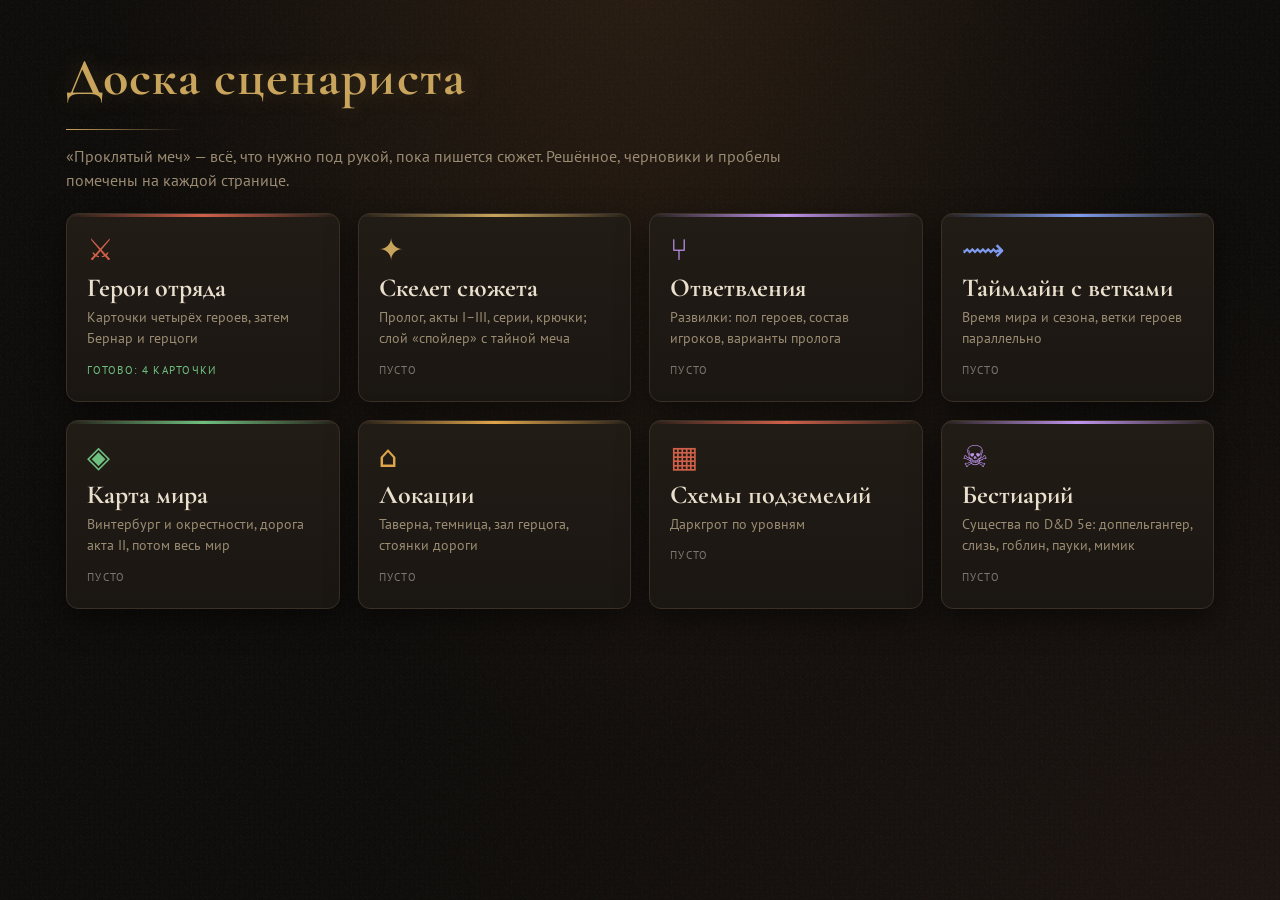
==== docs/visual/index.html @ d9ff6a90 "Доска сценариста: главная, карточки героев и пустые разделы Тёмный стиль, четыре карточки героев (по" ====
<!doctype html>
<html lang="ru">
<head>
<meta charset="utf-8">
<meta name="viewport" content="width=device-width, initial-scale=1">
<title>Доска сценариста</title>
<link href="https://fonts.googleapis.com/css2?family=Cormorant+Garamond:wght@600;700&family=PT+Sans:wght@400;700&display=swap" rel="stylesheet">
<link rel="stylesheet" href="style.css">
</head>
<body>
<div class="wrap">
<h1>Доска сценариста</h1>
<p class="lead">«Проклятый меч» — всё, что нужно под рукой, пока пишется сюжет. Решённое, черновики и пробелы помечены на каждой странице.</p>
<div class="tiles">
<a class="card tile" href="heroes.html" style="--c:var(--sword)"><div class="ico">⚔</div><h2>Герои отряда</h2><p>Карточки четырёх героев, затем Бернар и герцоги</p><span class="status on">готово: 4 карточки</span></a>
<a class="card tile" href="plot.html" style="--c:var(--gold)"><div class="ico">✦</div><h2>Скелет сюжета</h2><p>Пролог, акты I–III, серии, крючки; слой «спойлер» с тайной меча</p><span class="status">пусто</span></a>
<a class="card tile" href="branches.html" style="--c:var(--thief)"><div class="ico">⑂</div><h2>Ответвления</h2><p>Развилки: пол героев, состав игроков, варианты пролога</p><span class="status">пусто</span></a>
<a class="card tile" href="timeline.html" style="--c:var(--mage)"><div class="ico">⟿</div><h2>Таймлайн с ветками</h2><p>Время мира и сезона, ветки героев параллельно</p><span class="status">пусто</span></a>
<a class="card tile" href="world_map.html" style="--c:var(--bow)"><div class="ico">◈</div><h2>Карта мира</h2><p>Винтербург и окрестности, дорога акта II, потом весь мир</p><span class="status">пусто</span></a>
<a class="card tile" href="locations.html" style="--c:var(--draft)"><div class="ico">⌂</div><h2>Локации</h2><p>Таверна, темница, зал герцога, стоянки дороги</p><span class="status">пусто</span></a>
<a class="card tile" href="dungeons.html" style="--c:var(--sword)"><div class="ico">▦</div><h2>Схемы подземелий</h2><p>Даркгрот по уровням</p><span class="status">пусто</span></a>
<a class="card tile" href="bestiary.html" style="--c:var(--thief)"><div class="ico">☠</div><h2>Бестиарий</h2><p>Существа по D&D 5e: доппельгангер, слизь, гоблин, пауки, мимик</p><span class="status">пусто</span></a>
</div>
</div>
</body>
</html>
---- docs/visual/style.css ----
:root{
  --bg:#0e0c0a; --card:#1a1612; --card2:#221c16; --ink:#e9dfcc; --muted:#9a8b72; --line:#3a3026;
  --gold:#c9a45c; --tag:#2a221a; --draft:#e0a54a; --gap:#7d776e;
  --sword:#d0604a; --bow:#6fbf80; --mage:#7f9cf0; --thief:#c095ee;
  color-scheme:dark;
}
*{box-sizing:border-box}
body{margin:0;color:var(--ink);font:16px/1.55 "PT Sans",system-ui,sans-serif;
  background:radial-gradient(ellipse at 50% -10%,#2a1d12 0%,transparent 60%),
             radial-gradient(ellipse at 100% 100%,#1c1410 0%,transparent 50%),var(--bg);
  background-attachment:fixed;min-height:100vh}
body::before{content:"";position:fixed;inset:0;pointer-events:none;opacity:.07;
  background-image:url("data:image/svg+xml,%3Csvg xmlns='http://www.w3.org/2000/svg' width='160' height='160'%3E%3Cfilter id='n'%3E%3CfeTurbulence baseFrequency='.8' numOctaves='3'/%3E%3C/filter%3E%3Crect width='100%25' height='100%25' filter='url(%23n)'/%3E%3C/svg%3E")}
.wrap{position:relative;max-width:1180px;margin:0 auto;padding:28px 16px 56px}
nav a{color:var(--muted);text-decoration:none;font-size:13px;letter-spacing:.12em;text-transform:uppercase}
nav a:hover{color:var(--gold)}
h1{font-family:"Cormorant Garamond",serif;font-size:52px;margin:10px 0 4px;color:var(--gold);
  letter-spacing:.02em;text-shadow:0 0 24px rgba(201,164,92,.25)}
h1::after{content:"";display:block;width:120px;height:1px;margin-top:10px;background:linear-gradient(90deg,var(--gold),transparent)}
.lead{color:var(--muted);margin:14px 0 20px;max-width:760px}
.legend{display:flex;flex-wrap:wrap;gap:14px;font-size:13px;color:var(--muted);margin-bottom:26px}
.ok{color:var(--ink)} .dr{color:var(--draft)} .gp{color:var(--gap);font-style:italic}
.grid{display:grid;grid-template-columns:repeat(auto-fit,minmax(260px,1fr));gap:22px}
.card{position:relative;background:linear-gradient(180deg,var(--card2),var(--card));border:1px solid var(--line);
  border-radius:12px;overflow:hidden;display:flex;flex-direction:column;
  box-shadow:0 10px 30px rgba(0,0,0,.5),inset 0 1px 0 rgba(255,255,255,.03);transition:transform .2s,box-shadow .2s,border-color .2s}
.card:hover{transform:translateY(-3px);border-color:color-mix(in srgb,var(--c) 50%,var(--line));
  box-shadow:0 14px 40px rgba(0,0,0,.6),0 0 30px color-mix(in srgb,var(--c) 18%,transparent)}
.card::before{content:"";position:absolute;inset:0 0 auto;height:3px;background:linear-gradient(90deg,transparent,var(--c),transparent)}
.portrait{aspect-ratio:3/4;display:flex;flex-direction:column;align-items:center;justify-content:center;gap:8px;
  color:var(--muted);font-size:12px;letter-spacing:.14em;text-transform:uppercase;
  background:radial-gradient(circle at 50% 40%,color-mix(in srgb,var(--c) 22%,transparent),transparent 65%),#120f0c;
  border-bottom:1px solid var(--line)}
.portrait svg{width:45%;fill:#0a0806;stroke:color-mix(in srgb,var(--c) 45%,transparent);stroke-width:1;
  filter:drop-shadow(0 0 12px color-mix(in srgb,var(--c) 30%,transparent))}
.portrait img{width:100%;height:100%;object-fit:cover}
.body{padding:16px 18px 20px}
.role{color:var(--c);font-weight:700;text-transform:uppercase;letter-spacing:.14em;font-size:11px}
h2{font-family:"Cormorant Garamond",serif;font-size:30px;margin:2px 0 4px;line-height:1.1}
.names{font-size:13px;color:var(--muted);margin-bottom:12px}
dl{margin:0} dt{font-size:11px;text-transform:uppercase;letter-spacing:.12em;color:var(--gold);opacity:.75;margin-top:12px}
dd{margin:3px 0 0;font-size:15px}
.chips{display:flex;gap:6px;flex-wrap:wrap}
.chip{border:1px solid color-mix(in srgb,var(--c) 45%,var(--line));color:var(--c);border-radius:999px;padding:1px 10px;font-size:13px}
.arrow{font-weight:700;color:var(--c)}
.ring{margin-top:30px;background:var(--card);border:1px solid var(--line);border-radius:12px;padding:18px 20px}
.ring h3{margin:0 0 8px;font-family:"Cormorant Garamond",serif;font-size:26px;color:var(--gold)}
.ring p{margin:0;font-size:15px}

.tiles{display:grid;grid-template-columns:repeat(auto-fit,minmax(240px,1fr));gap:18px}
a.tile{--c:var(--gold);display:block;text-decoration:none;color:var(--ink);padding:20px}
a.tile .ico{font-size:30px;line-height:1;margin-bottom:10px;color:var(--c)}
a.tile h2{font-size:26px}
a.tile p{margin:4px 0 0;color:var(--muted);font-size:14px}
.status{display:inline-block;margin-top:12px;font-size:11px;letter-spacing:.12em;text-transform:uppercase;color:var(--gap)}
.status.on{color:var(--bow)}
.empty{margin-top:10px;border:1px dashed var(--line);border-radius:12px;padding:48px 20px;text-align:center;color:var(--gap)}
.empty b{display:block;font-family:"Cormorant Garamond",serif;font-size:26px;color:var(--muted);margin-bottom:6px}
.empty ul{text-align:left;display:inline-block;margin:14px 0 0;color:var(--muted)}
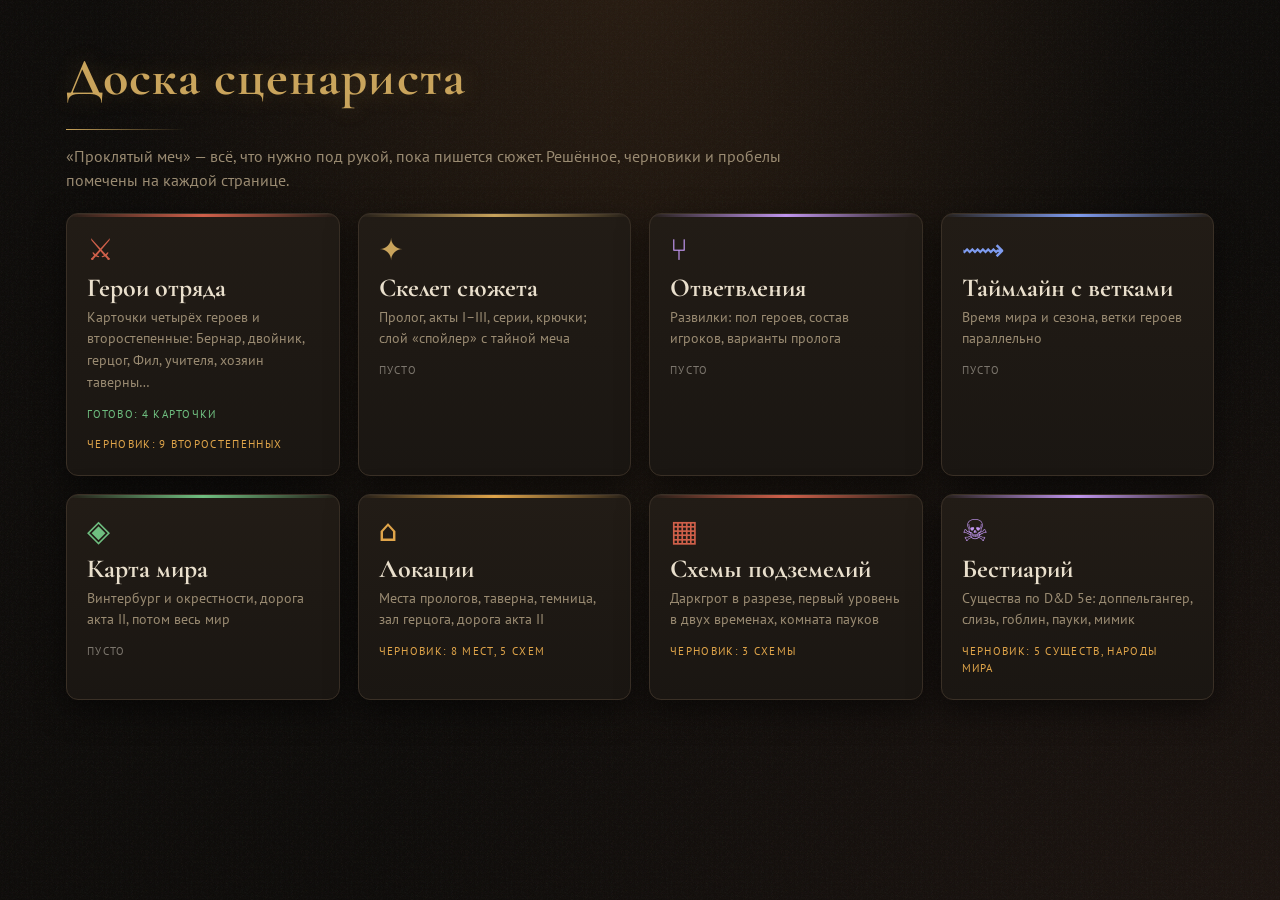
==== commit f9884a67: "Доска: локации со схемами, Даркгрот по уровням, бестиарий и второстепенные Места прологов и акта I б" ====
--- a/docs/visual/index.html
+++ b/docs/visual/index.html
@@ -12,14 +12,14 @@
 <h1>Доска сценариста</h1>
 <p class="lead">«Проклятый меч» — всё, что нужно под рукой, пока пишется сюжет. Решённое, черновики и пробелы помечены на каждой странице.</p>
 <div class="tiles">
-<a class="card tile" href="heroes.html" style="--c:var(--sword)"><div class="ico">⚔</div><h2>Герои отряда</h2><p>Карточки четырёх героев, затем Бернар и герцоги</p><span class="status on">готово: 4 карточки</span></a>
+<a class="card tile" href="heroes.html" style="--c:var(--sword)"><div class="ico">⚔</div><h2>Герои отряда</h2><p>Карточки четырёх героев и второстепенные: Бернар, двойник, герцог, Фил, учителя, хозяин таверны…</p><span class="status on">готово: 4 карточки</span> <span class="status wip">черновик: 9 второстепенных</span></a>
 <a class="card tile" href="plot.html" style="--c:var(--gold)"><div class="ico">✦</div><h2>Скелет сюжета</h2><p>Пролог, акты I–III, серии, крючки; слой «спойлер» с тайной меча</p><span class="status">пусто</span></a>
 <a class="card tile" href="branches.html" style="--c:var(--thief)"><div class="ico">⑂</div><h2>Ответвления</h2><p>Развилки: пол героев, состав игроков, варианты пролога</p><span class="status">пусто</span></a>
 <a class="card tile" href="timeline.html" style="--c:var(--mage)"><div class="ico">⟿</div><h2>Таймлайн с ветками</h2><p>Время мира и сезона, ветки героев параллельно</p><span class="status">пусто</span></a>
 <a class="card tile" href="world_map.html" style="--c:var(--bow)"><div class="ico">◈</div><h2>Карта мира</h2><p>Винтербург и окрестности, дорога акта II, потом весь мир</p><span class="status">пусто</span></a>
-<a class="card tile" href="locations.html" style="--c:var(--draft)"><div class="ico">⌂</div><h2>Локации</h2><p>Таверна, темница, зал герцога, стоянки дороги</p><span class="status">пусто</span></a>
-<a class="card tile" href="dungeons.html" style="--c:var(--sword)"><div class="ico">▦</div><h2>Схемы подземелий</h2><p>Даркгрот по уровням</p><span class="status">пусто</span></a>
-<a class="card tile" href="bestiary.html" style="--c:var(--thief)"><div class="ico">☠</div><h2>Бестиарий</h2><p>Существа по D&D 5e: доппельгангер, слизь, гоблин, пауки, мимик</p><span class="status">пусто</span></a>
+<a class="card tile" href="locations.html" style="--c:var(--draft)"><div class="ico">⌂</div><h2>Локации</h2><p>Места прологов, таверна, темница, зал герцога, дорога акта II</p><span class="status wip">черновик: 8 мест, 5 схем</span></a>
+<a class="card tile" href="dungeons.html" style="--c:var(--sword)"><div class="ico">▦</div><h2>Схемы подземелий</h2><p>Даркгрот в разрезе, первый уровень в двух временах, комната пауков</p><span class="status wip">черновик: 3 схемы</span></a>
+<a class="card tile" href="bestiary.html" style="--c:var(--thief)"><div class="ico">☠</div><h2>Бестиарий</h2><p>Существа по D&D 5e: доппельгангер, слизь, гоблин, пауки, мимик</p><span class="status wip">черновик: 5 существ, народы мира</span></a>
 </div>
 </div>
 </body>
--- a/docs/visual/style.css
+++ b/docs/visual/style.css
@@ -33,7 +33,7 @@
   border-bottom:1px solid var(--line)}
 .portrait svg{width:45%;fill:#0a0806;stroke:color-mix(in srgb,var(--c) 45%,transparent);stroke-width:1;
   filter:drop-shadow(0 0 12px color-mix(in srgb,var(--c) 30%,transparent))}
-.portrait img{width:100%;height:100%;object-fit:cover}
+.portrait img{width:100%;height:100%;object-fit:cover;object-position:top}
 .body{padding:16px 18px 20px}
 .role{color:var(--c);font-weight:700;text-transform:uppercase;letter-spacing:.14em;font-size:11px}
 h2{font-family:"Cormorant Garamond",serif;font-size:30px;margin:2px 0 4px;line-height:1.1}
@@ -57,3 +57,51 @@
 .empty{margin-top:10px;border:1px dashed var(--line);border-radius:12px;padding:48px 20px;text-align:center;color:var(--gap)}
 .empty b{display:block;font-family:"Cormorant Garamond",serif;font-size:26px;color:var(--muted);margin-bottom:6px}
 .empty ul{text-align:left;display:inline-block;margin:14px 0 0;color:var(--muted)}
+
+/* content pages: locations, dungeons, bestiary, secondary characters */
+:root{--foe:#8fa9b4}
+.lead a,.body a,.sec-lead a,.note a,.mention a{color:var(--gold)}
+.sec{font-family:"Cormorant Garamond",serif;font-size:36px;line-height:1.1;color:var(--gold);margin:46px 0 6px}
+.sec-lead{color:var(--muted);margin:0 0 18px;max-width:780px;font-size:15px}
+.sub{font-family:"Cormorant Garamond",serif;font-size:26px;color:var(--gold);margin:30px 0 8px}
+.grid.wide{grid-template-columns:repeat(auto-fit,minmax(min(100%,320px),1fr))}
+.card.plain:hover{transform:none}
+.status.wip{color:var(--draft)}
+.scheme{margin:0 0 24px;background:linear-gradient(180deg,var(--card2),var(--card));border:1px solid var(--line);
+  border-radius:12px;padding:16px 18px 14px}
+.scheme h3{margin:0;font-family:"Cormorant Garamond",serif;font-size:26px;color:var(--gold)}
+.scheme .note{font-size:13px;color:var(--muted);margin:6px 0 0}
+.scroll{overflow-x:auto;margin:10px -4px 0;padding:0 4px}
+.scroll svg{display:block;width:100%;height:auto}
+.split{display:flex;flex-wrap:wrap;gap:8px 26px;align-items:flex-start}
+.split>.scroll{flex:1 1 540px}
+.split>ol{flex:1 1 300px}
+.steps{margin:12px 0 0;padding-left:22px;font-size:15px}
+.steps li{margin:5px 0}
+.dnd{margin-top:14px;border-top:1px dashed var(--line);padding-top:10px;font-size:14px;color:var(--muted)}
+.dnd b{color:var(--ink);font-weight:700}
+.stat{display:flex;flex-wrap:wrap;gap:6px;margin-top:8px}
+.stat span{background:var(--tag);border:1px solid var(--line);border-radius:6px;padding:1px 8px;font-size:12px;color:var(--ink)}
+.mention{margin:0;padding-left:20px;font-size:15px}
+.mention li{margin:5px 0}
+q{quotes:"«" "»"}
+
+/* inline svg schemes */
+.sv text{font-family:"PT Sans",system-ui,sans-serif;fill:var(--ink);font-size:14px}
+.sv .h{font-size:17px;font-weight:700}
+.sv .s{font-size:12.5px;fill:var(--muted)}
+.sv .k{font-size:11px;font-weight:700;letter-spacing:.12em;fill:var(--c,var(--gold))}
+.sv .dr{fill:var(--draft)}
+.sv .gp{fill:var(--gap);font-style:italic}
+.sv .box{fill:#17130f;stroke:var(--line);stroke-width:1.5}
+.sv .acc{fill:var(--c,var(--gold))}
+.sv .ln{fill:none;stroke:var(--muted);stroke-width:1.6}
+.sv .ln.dash{stroke-dasharray:6 5}
+.sv .ln.gold{stroke:var(--gold)}
+.sv .wall{fill:none;stroke:var(--gold);stroke-width:4;opacity:.65}
+.sv .cell{stroke:var(--line);stroke-width:.6;opacity:.6}
+.sv .obj{fill:#241d16;stroke:var(--muted);stroke-width:1.2}
+.sv .hid{fill:none;stroke:var(--draft);stroke-width:1.4;stroke-dasharray:4 3}
+.sv .num circle{fill:var(--gold)}
+.sv .num text{fill:#1a1612;font-weight:700;font-size:13px;text-anchor:middle}
+.sv .arrowhead{fill:var(--muted)}
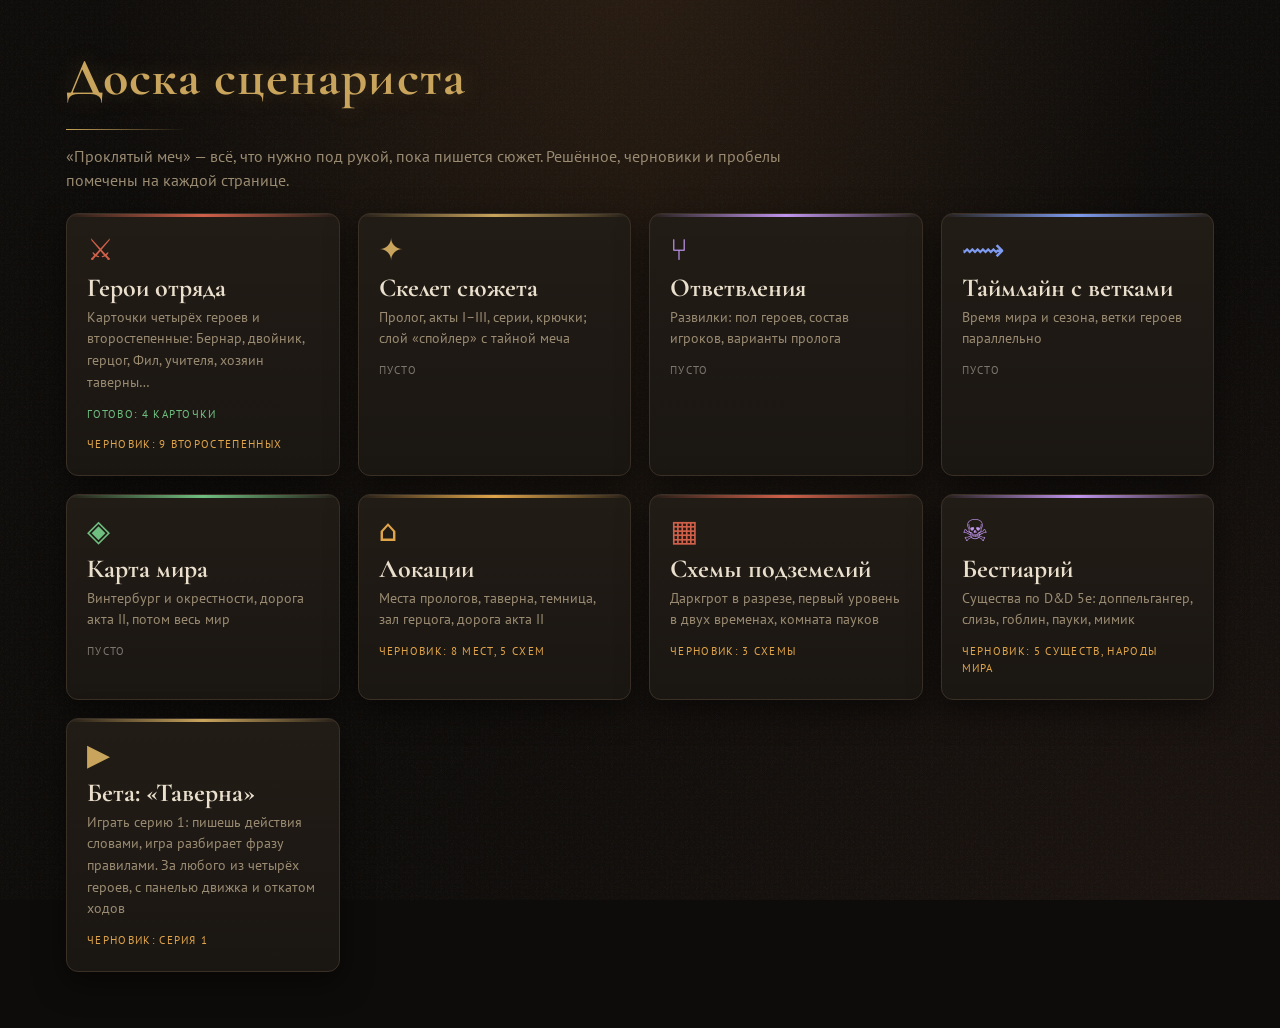
==== commit 2063f9d0: "Доска: кнопка на бету «Таверна» Co-Authored-By: Claude Sonnet 5.5 <noreply@anthropic.com>" ====
--- a/docs/visual/index.html
+++ b/docs/visual/index.html
@@ -20,6 +20,7 @@
 <a class="card tile" href="locations.html" style="--c:var(--draft)"><div class="ico">⌂</div><h2>Локации</h2><p>Места прологов, таверна, темница, зал герцога, дорога акта II</p><span class="status wip">черновик: 8 мест, 5 схем</span></a>
 <a class="card tile" href="dungeons.html" style="--c:var(--sword)"><div class="ico">▦</div><h2>Схемы подземелий</h2><p>Даркгрот в разрезе, первый уровень в двух временах, комната пауков</p><span class="status wip">черновик: 3 схемы</span></a>
 <a class="card tile" href="bestiary.html" style="--c:var(--thief)"><div class="ico">☠</div><h2>Бестиарий</h2><p>Существа по D&D 5e: доппельгангер, слизь, гоблин, пауки, мимик</p><span class="status wip">черновик: 5 существ, народы мира</span></a>
+<a class="card tile" href="beta/index.html" style="--c:var(--gold)"><div class="ico">▶</div><h2>Бета: «Таверна»</h2><p>Играть серию 1: пишешь действия словами, игра разбирает фразу правилами. За любого из четырёх героев, с панелью движка и откатом ходов</p><span class="status wip">черновик: серия 1</span></a>
 </div>
 </div>
 </body>
